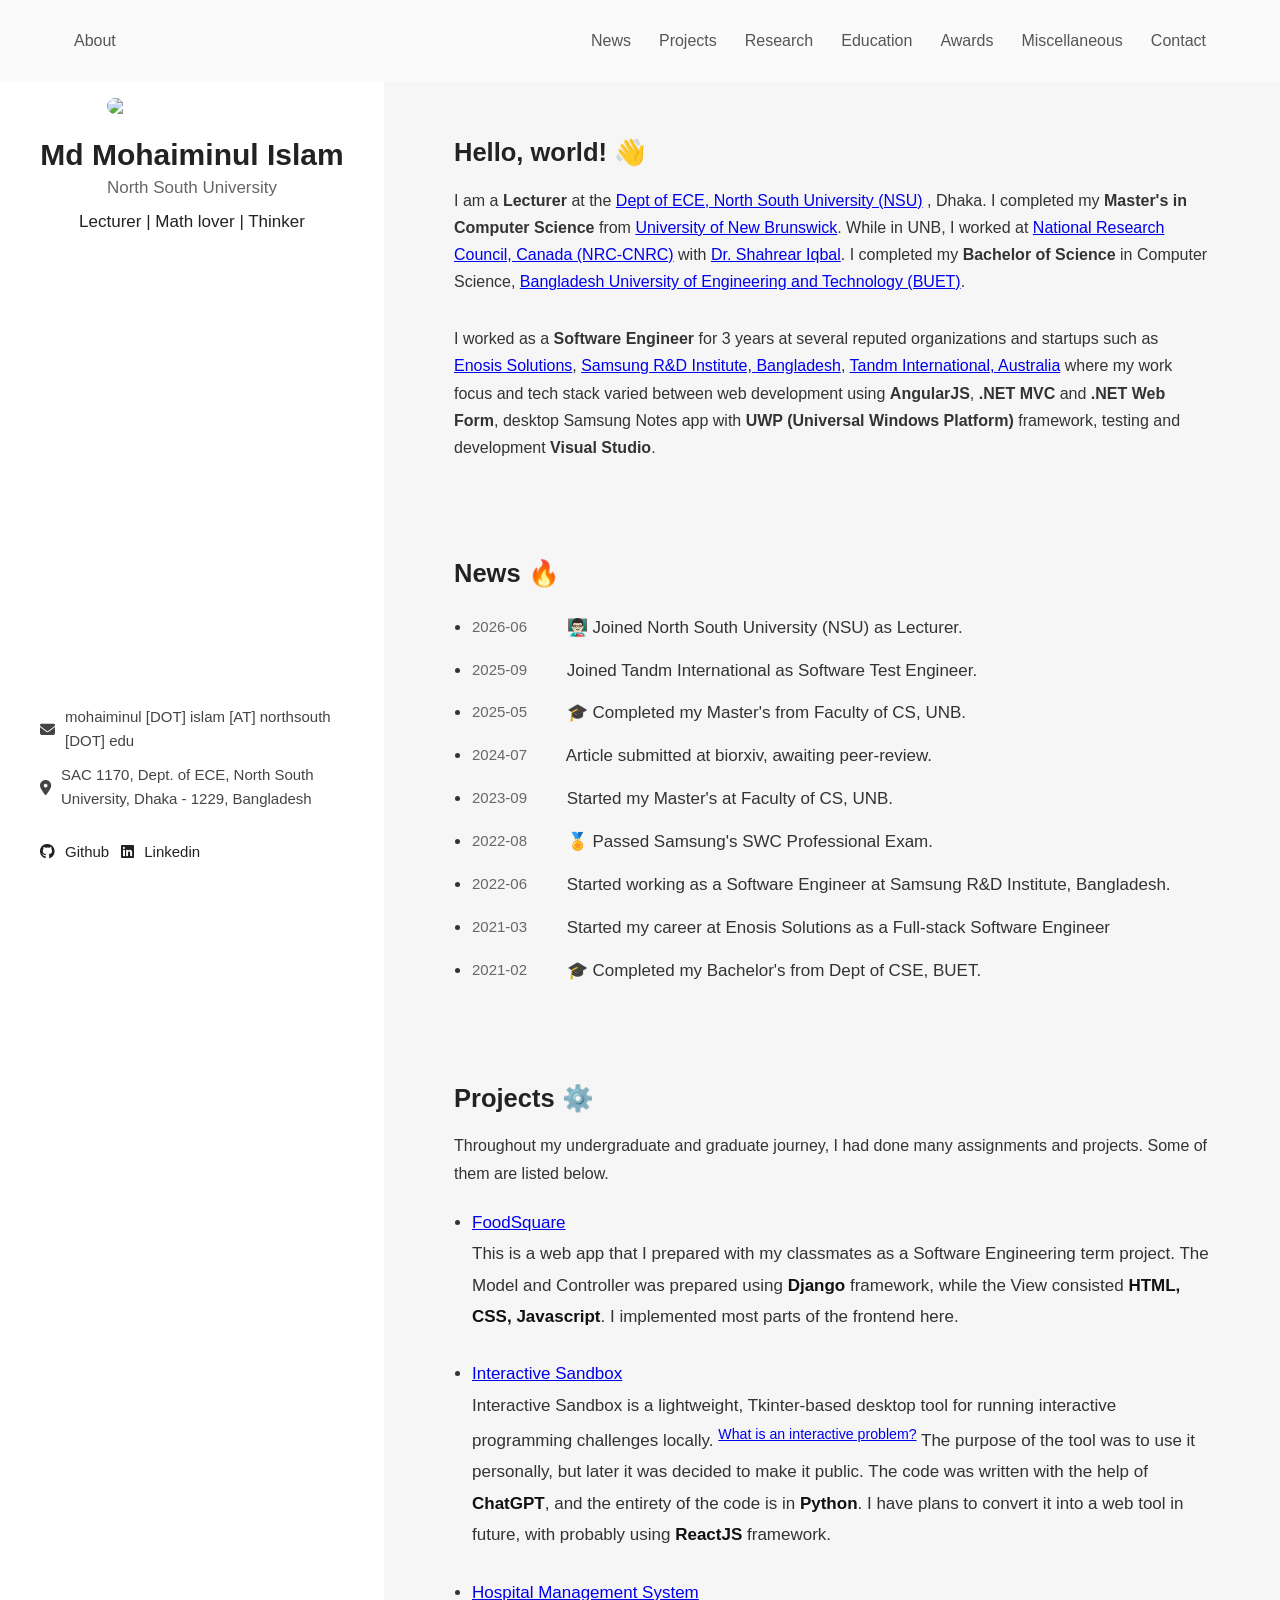
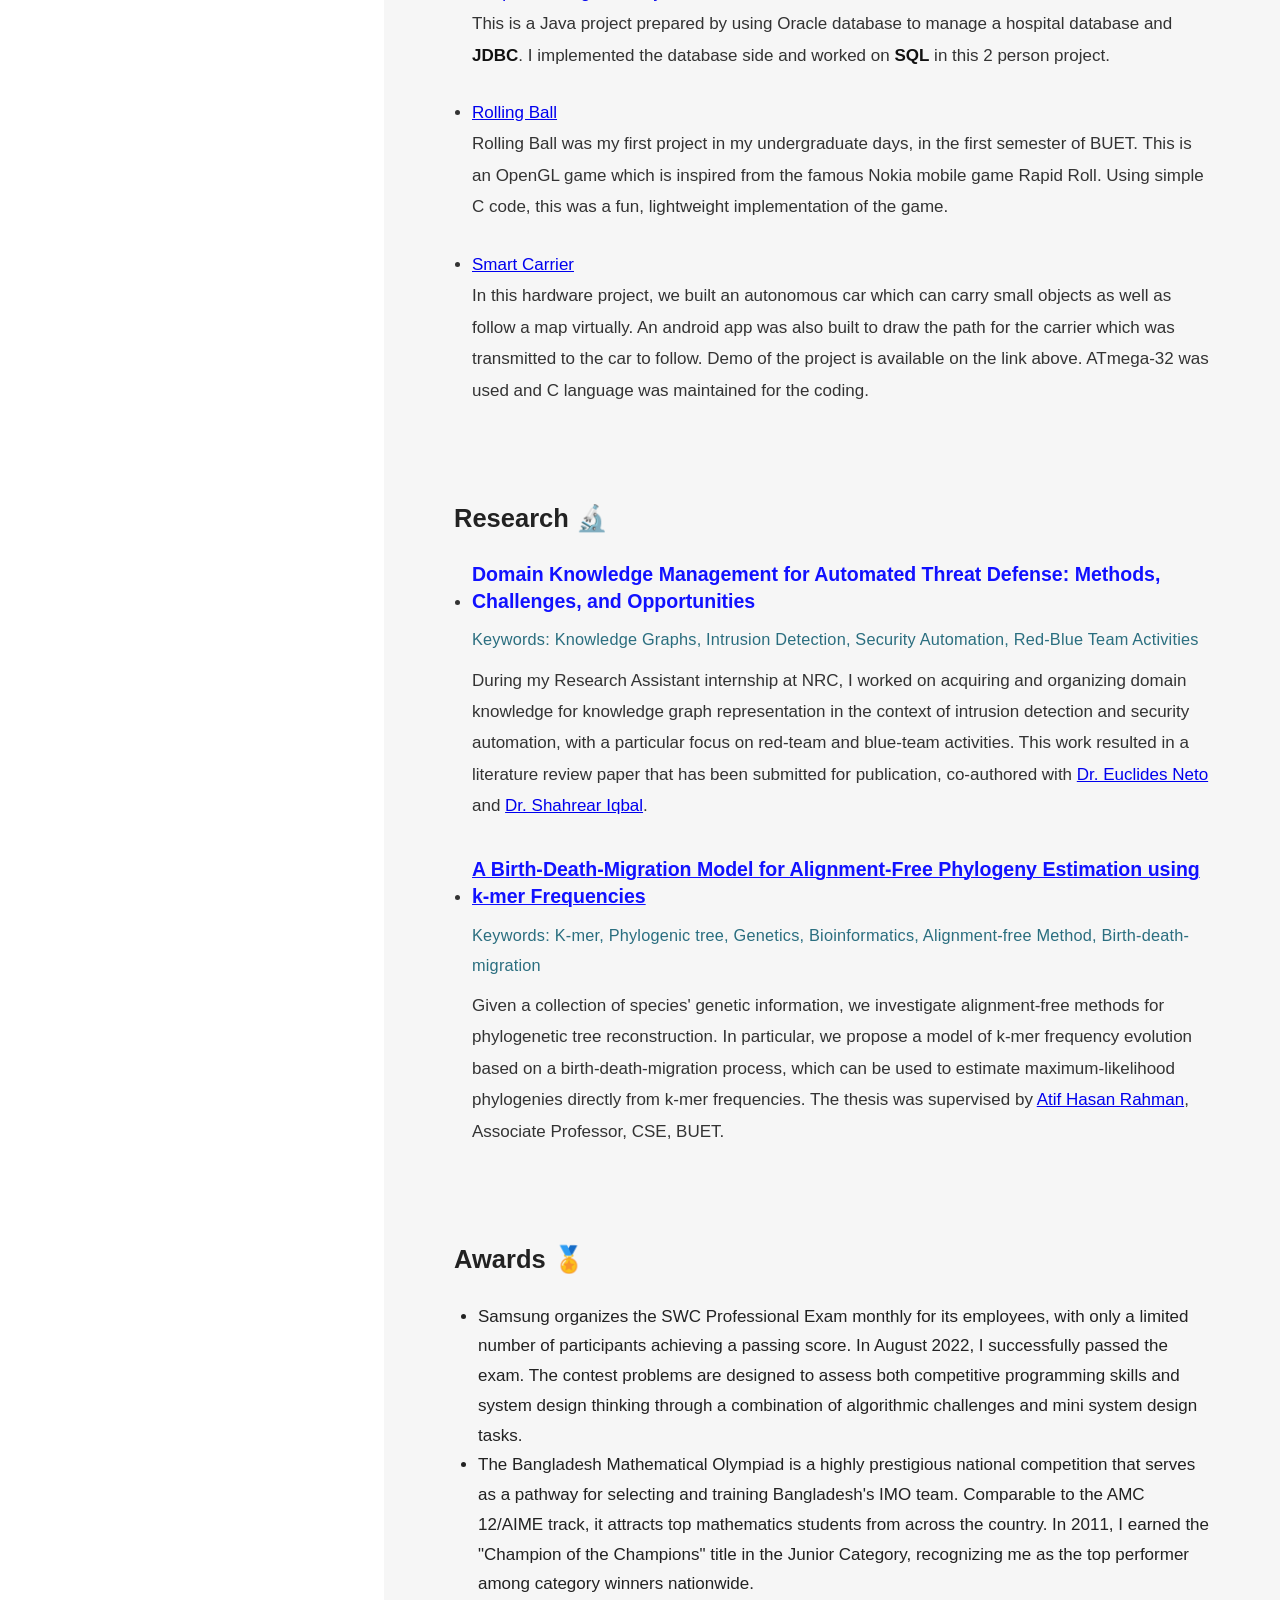
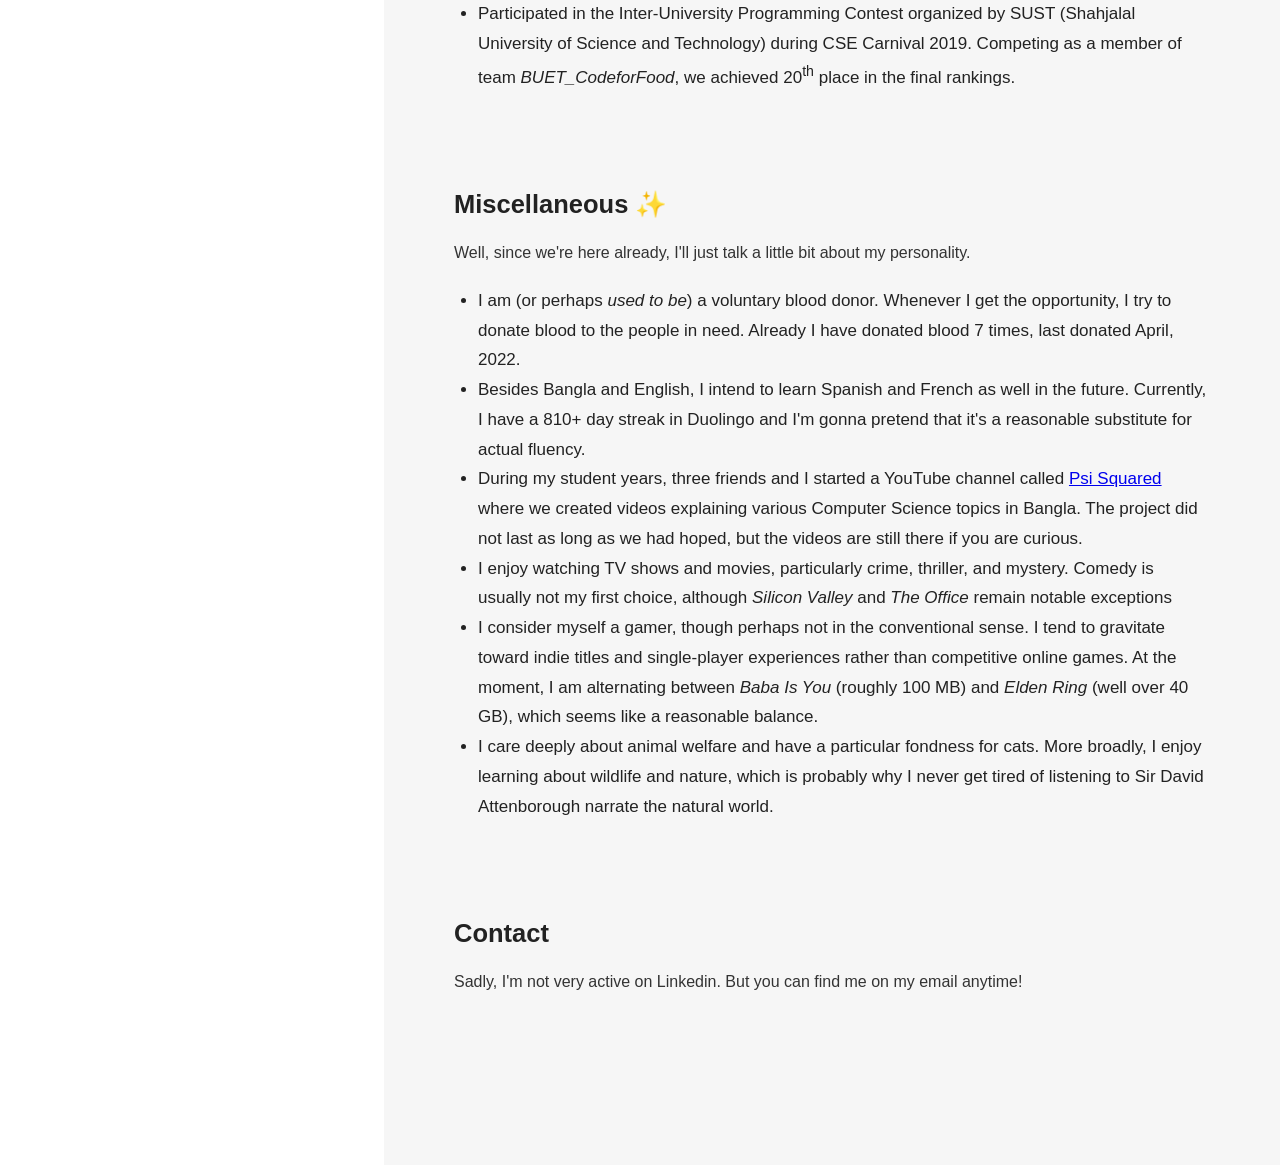
==== index.html @ 1d94c056 "Complete redo after NSU" ====
<!DOCTYPE html>
<html lang="en">
<head>
<meta charset="UTF-8" />
<meta name="viewport" content="width=device-width, initial-scale=1.0"/>
<title>About Me | Md Mohaiminul Islam</title>
<meta name="viewport" content="width=device-width, initial-scale=1, user-scalable=no" />
<link rel="shortcut icon" type="image/x-icon" href="images/logo.svg" />
<link rel="stylesheet" href="style.css">
<link rel="stylesheet" href="https://cdnjs.cloudflare.com/ajax/libs/font-awesome/6.5.0/css/all.min.css">
</head>

<header class="navbar">
    <div class="navbar-inner">
        <a href="#home">About</a>
      <!-- <div class="logo">Mohaiminul</div> -->
  
      <nav>
        <a href="#news">News</a>
        <a href="#projects">Projects</a>
        <a href="#research">Research</a>
        <!-- <a href="#cp">Competitive Programming</a> -->
        <a href="#education">Education</a>
        <a href="#awards">Awards</a>
        <a href="#misc">Miscellaneous</a>
        <a href="#contact">Contact</a>
      </nav>
    </div>
</header>
<body>

    <div class="container">
    
      <!-- LEFT FIXED SIDEBAR -->
      <aside class="sidebar">

        <div class="sidebar-top">
      
          <img src="images/Headshot.jpg" class="profile-img" />
      
          <h2>Md Mohaiminul Islam</h2>
          <h4>North South University</h4>
          <p>Lecturer | Math lover | Thinker</p>
      
        </div>
      
        <div class="sidebar-bottom">
      
          <div class="contact">
            <p>
              <i class="fa-solid fa-envelope"></i>
              mohaiminul [DOT] islam [AT] northsouth [DOT] edu
            </p>
      
            <p>
              <i class="fa-solid fa-location-dot"></i>
              SAC 1170, Dept. of ECE, 
              North South University, 
              Dhaka - 1229, Bangladesh
            </p>
          </div>
      
          <div class="links">
      
            <a target="_blank" href="https://github.com/mohaiminul-97">
              <i class="fa-brands fa-github"></i>
              Github
            </a>
      
            <a target="_blank" href="https://www.linkedin.com/in/mohaiminul97/">
              <i class="fa-brands fa-linkedin"></i>
              Linkedin
            </a>
      
          </div>
      
        </div>
      
      </aside>
    
      <!-- RIGHT SCROLL CONTENT -->
      <main class="content">
    
        <section id="home" class="section">
          <h1>Hello, world! 👋</h1>
          <p>I am a <b>Lecturer</b> at the <a href="https://ece.northsouth.edu/" target="_blank">Dept of ECE, North South University (NSU)</a>
            , Dhaka. I completed my <b>Master's in Computer Science</b> from
            <a href="https://www.unb.ca/fredericton/cs/" target="_blank">University of New Brunswick</a>. While in UNB, I worked at 
            <a href="https://nrc.canada.ca/en" target="_blank">National Research Council, Canada (NRC-CNRC)</a> with <a 
            href="https://www.linkedin.com/in/shahreariqbal/" target="_blank">Dr. Shahrear Iqbal</a>. I completed my <b>Bachelor of Science</b> 
            in Computer Science, <a target="_blank" href="cse.buet.ac.bd">Bangladesh University of Engineering and Technology (BUET)</a>.
            <!-- Welcome to my personal space. -->
          </p>
          <br>
          <p>I worked as a <b>Software Engineer</b> for 3 years at several reputed organizations and startups such as 
            <a href="https://www.enosisbd.com/" target="_blank">Enosis Solutions</a>, 
            <a href="https://research.samsung.com/srbd" target="_blank">Samsung R&amp;D Institute, Bangladesh</a>, 
            <a href="https://tandm.ai/au" target="_blank">Tandm International, Australia</a> where my work focus and tech stack varied between
            web development using <b>AngularJS</b>, <b>.NET MVC</b> and <b>.NET Web Form</b>, 
            desktop Samsung Notes app with <b>UWP (Universal Windows Platform)</b> framework,
            testing and development <b>Visual Studio</b>.

        </p>
        </section>


        <section id="news" class="section">
          <h2>News 🔥</h2>
        
          <ul class="news-list">
        
            <li>
            <span>2026-06</span>
            👨🏻‍🏫 Joined North South University (NSU) as Lecturer.
            </li>
        
            <li>
            <span>2025-09</span>
            Joined Tandm International as Software Test Engineer.
            </li>
        
            <li>
            <span>2025-05</span>
            🎓 Completed my Master's from Faculty of CS, UNB.
            </li>

            <li>
              <span>2024-07</span>
              Article submitted at biorxiv, awaiting peer-review.
            </li>
        
            <li>
            <span>2023-09</span>
            Started my Master's at Faculty of CS, UNB.
            </li>
        
            <li>
            <span>2022-08</span>
            🏅 Passed Samsung's SWC Professional Exam.
            </li>
        
            <li>
            <span>2022-06</span>
            Started working as a Software Engineer at Samsung R&amp;D Institute, Bangladesh.
            </li>
        
            <li>
            <span>2021-03</span>
            Started my career at Enosis Solutions as a Full-stack Software Engineer
            </li>
        
            <li>
            <span>2021-02</span>
            🎓 Completed my Bachelor's from Dept of CSE, BUET.
            </li>
        
          </ul>
        </section>
    
        <section id="projects" class="section">
          <h2>Projects ⚙️</h2>
									<p>Throughout my undergraduate and graduate journey, I had done many assignments and projects. Some of them are listed below.</p>
									<!-- <ul class="feature-icons">
										<li class="icon solid fa-code">Write all the code</li>
										<li class="icon solid fa-cubes">Stack small boxes</li>
										<li class="icon solid fa-book">Read books and stuff</li>
										<li class="icon solid fa-coffee">Drink much coffee</li>
										<li class="icon solid fa-bolt">Lightning bolt</li>
										<li class="icon solid fa-users">Shadow clone technique</li>
									</ul> -->
									<ul class="projects-list">

										<li> <a href="https://github.com/Subangkar/Foodsquare-Web-App">FoodSquare</a> <br/>
										This is a web app that I prepared with my classmates as a Software Engineering term project. The Model and Controller was
										prepared using <b>Django</b> framework, while the View consisted <b>HTML, CSS, Javascript</b>. I implemented most
										parts of the frontend here.</li>

										<li> <a href="https://github.com/iamsaquib2508/Interactive-Sandbox">Interactive Sandbox</a> <br/>
											Interactive Sandbox is a lightweight, Tkinter-based desktop tool for running interactive programming challenges locally.
											<sup><a href="https://codeforces.com/blog/entry/45307"> What is an interactive problem?</a></sup>
											The purpose of the tool was to use it personally, but later it was decided to make it public.
											The code was written with the help of <b>ChatGPT</b>, and the entirety of the code is in <b>Python</b>.
											I have plans to convert it into a web tool in future, with probably using <b>ReactJS</b> framework.
										
											</li>

										<!-- <ul>
											<li >Django, Javascript</li>
										</ul> -->
										<!-- <li> <a href="https://github.com/iamsaquib2508/BUET_CSE_codes/tree/master/CSE%20310%20Compiler/C%20Compiler%20Final">Partial C Compiler</a><br/>
										From some basic C code, this compiler can prepare corresponding assembly code (.asm) which can be run by emu086. I personally felt satisfied after
										completing this project. <b>C, Flex, Bison</b> were used for this project.</li> -->
										<!-- <img class="spotlight" alt="Image may contain:" style="width: 1080px; height: 546px;" aria-busy="false" src="images/banner2.jpg"> -->
										<!-- <ul>
											<li >Flex, Bison</li>
										</ul> -->
										<!-- <li> <a href="https://github.com/iamsaquib2508/BUET_CSE_codes/tree/master/CSE%20108%20Object%20Oriented%20Programming/CSE%20108%20Project%201505018">
											Peer to Peer Torrent File Sharing System </a><br/>
										This is a Java project to imitate the peer to peer file sharing system to some extent. Implemented the entire back end, using
										multithreading and socket programming.</li> -->
										<!-- <ul>
											<li>Java, JavaFX</li>
										</ul> -->
										<li> <a href="https://github.com/Masum95/Hospital-Management-System-">Hospital Management System</a><br/>
										This is a Java project prepared by using Oracle database to manage a hospital database and <b>JDBC</b>. I
                    implemented the database side and worked on <b>SQL</b> in this 2 person project.</li>
										<!-- <ul>
											<li >Java, Oracle</li>
										</ul> -->
										<!-- <li> <a href="https://github.com/iamsaquib2508/BUET_CSE_codes/tree/master/CSE%20406%20Computer%20Security/DNS%20Cache%20Poisoning">
											DNS Cache Poisoning Attack</a><br/>
										This was a small security project to imitate the well known Kaminsky DNS cache poisoning attack. This was done by packet sniffing
										using Wireshark and spoofing IP.</li> -->
<!--
										<ul>
											<li >C, Wireshark</li>
										</ul> -->
										<li> <a href="https://github.com/iamsaquib2508/BUET_CSE_codes/tree/master/CSE%20102%20C%20programming/Term%20Project%20CSE%20102%20Swift%20Ball">
											Rolling Ball</a><br/> 
										Rolling Ball was my first project in my undergraduate days, in the first semester of BUET. This is an OpenGL game which is inspired from the famous 
										Nokia mobile game Rapid Roll. Using simple C code, this was a fun, lightweight implementation of the game.</li>
										<!-- <ul>
											<li >C, iGraphics, OpenGL</li>
										</ul>	 -->
										<li> <a href="https://www.youtube.com/watch?v=ou7Bm-WyJiM"> Smart Carrier</a><br/>
										In this hardware project, we built an autonomous car which can carry small objects as well as follow a map virtually. 
                    An android app was also built to draw the path for the carrier which was transmitted to the car to follow.
										Demo of the project is available on the link above. ATmega-32 was used and C language was maintained for the coding.</li>
										<!-- <ul>
											<li >C, AtMega32, HC-05 Bluetooth Module</li>
										</ul> -->
										<!-- <li >Lightning bolt</li>
										<li >Shadow clone technique</li> -->
									</ul>
        </section>

        <section id="research" class="section">
          <h2>Research 🔬
            <!-- 🧪 -->
          </h2>
        
          <ul class="research-list">
        
            
            <li> <span>Domain Knowledge Management for Automated Threat Defense: Methods, Challenges, and Opportunities</span><br/>
              <div class="research-keywords">
                Keywords: Knowledge Graphs, Intrusion Detection, Security Automation, Red-Blue Team Activities
              </div>
              During my Research Assistant internship at NRC, I worked on acquiring and organizing domain knowledge for knowledge graph 
              representation in the context of intrusion detection and security automation, with a particular 
              focus on red-team and blue-team activities. This work resulted in a literature review paper that has been 
              submitted for publication, co-authored with <a href=
              "https://www.linkedin.com/in/euclides-neto-phd-a6546490/" target="_blank">
              Dr. Euclides Neto</a> and <a 
              href="https://www.linkedin.com/in/shahreariqbal/" target="_blank">Dr. Shahrear Iqbal</a>.
            </li>
            
            <li><span><a href="https://www.biorxiv.org/content/10.1101/2023.12.05.570306v4.full">A Birth-Death-Migration Model for Alignment-Free Phylogeny Estimation using k-mer Frequencies</a></span><br/>
              <div class="research-keywords">
                Keywords: K-mer, Phylogenic tree, Genetics, Bioinformatics, Alignment-free Method, Birth-death-migration
              </div>
              Given a collection of species' genetic information, we investigate alignment-free methods for phylogenetic tree reconstruction. 
              In particular, we propose a model of k-mer frequency evolution based on a birth-death-migration process, 
              which can be used to estimate maximum-likelihood phylogenies directly from k-mer frequencies. The thesis was 
              supervised by <a href="https://cse.buet.ac.bd/faculty/faculty_detail/atif" target="_blank">Atif Hasan Rahman</a>, 
              Associate Professor, CSE, BUET.</li>
        
          </ul>
        </section>

        <!-- <section id="cp" class="section">
          <h2>Competitive Programming 📖</h2>
                <p>When I was in the 11<sup>th</sup> grade, I participated in the Bangladesh Informatics Olympiad 2013 and reached the national level.
                  My interest for competitive programming started there. Over the years, I have solved many algorithmic problems in various online judges,
                  especially in Codeforces. Even though I started with UVA and Hackerrank, later I just continued to solve problems on LightOJ and Codeforces.
                  I am aiming towards 1900 rating (Div. 1) in Codeforces. Besides, I participated many Inter University Programming Contests,
                  Google CodeJam, Hashcodes in my undergraduate life and performed well.
                </p>

                <img src="images/codeforcesLogo.jpeg" width="25", height="14"> <a href="https://codeforces.com/profile/saquib2508">Codeforces</a> <br>
                <img src="images/hackerankLogo.png" width="25", height="14"> <a href="https://www.hackerrank.com/saquib2508">HackerRank</a> <br>
                <img src="images/leetcodeLogo.png" width="25", height="14"> <a href="https://leetcode.com/mohaimin0312sam">Leetcode</a> <br>
              
        </section> -->
        <section id="awards" class="section">
          <h2>Awards 🏅</h2>
          <ul class="awards-list">
            <li>Samsung organizes the SWC Professional Exam monthly for its employees, with only a limited number of participants achieving a passing score.
              In August 2022, I successfully passed the exam. The contest problems are designed to assess both competitive programming skills and system design thinking through a combination of algorithmic challenges and mini system design tasks.
            </li>
            <li>
              The Bangladesh Mathematical Olympiad is a highly prestigious national competition that serves as a pathway for selecting and training Bangladesh's IMO team. Comparable to the AMC 12/AIME track, it attracts top mathematics students from across the country.
              In 2011, I earned the "Champion of the Champions" title in the Junior Category, recognizing me as the top performer among category winners nationwide.

            </li>
            <li>
              Participated in the Inter-University Programming Contest organized by SUST (Shahjalal University of Science and Technology) during CSE 
              Carnival 2019. Competing as a member of team <i>BUET_CodeforFood</i>, we achieved 20<sup>th</sup> place in the final rankings.
            </li>
          </ul>
        </section>
    
        <section id="misc" class="section">
          <h2>Miscellaneous ✨</h2>
          <p>Well, since we're here already, I'll just talk a little bit about my personality.</p>
        
          <ul class="hobby-list">
        
            <li>I am (or perhaps <i>used to be</i>) a voluntary blood donor. Whenever I get the opportunity, I try to donate blood to the people in need.
              Already I have donated blood 7 times, last donated April, 2022. </li>
            <li>Besides Bangla and English, I intend to learn Spanish and French as well in the future. Currently, I have a 810+ day 
              streak in Duolingo and I'm gonna pretend that it's a reasonable substitute for actual fluency.</li>
            <li>During my student years, three friends and I started a YouTube channel called <a href="https://www.youtube.com/channel/UCSNeDyTLTuB-ECJxi6x7TUg">Psi Squared</a>
              where we created videos explaining various Computer Science topics in Bangla. The project did not last as long as 
              we had hoped, but the videos are still there if you are curious.</li>
            <li>I enjoy watching TV shows and movies, particularly crime, thriller, and mystery. 
              Comedy is usually not my first choice, although <i>Silicon Valley</i> and <i>The Office</i> remain notable exceptions</li>
            <li>I consider myself a gamer, though perhaps not in the conventional sense. I tend to gravitate toward indie titles and 
              single-player experiences rather than competitive online games. At the moment, I am alternating between <i>Baba Is You</i>
              (roughly 100 MB) and <i>Elden Ring</i> (well over 40 GB), which seems like a reasonable balance.
            </li>
            <li>I care deeply about animal welfare and have a particular fondness for cats. More broadly, I enjoy learning about wildlife and nature, 
              which is probably why I never get tired of listening to Sir David Attenborough narrate the natural world.</li>
          </ul>
        </section>
    
        <section id="contact" class="section">
          <h2>Contact</h2>
          <p>Sadly, I'm not very active on Linkedin. But you can find me on my email anytime! </p>
        </section>
    
      </main>
    
    </div>
    
    <script src="script.js"></script>
    </body>
</html>
---- style.css ----
/* RESET */
* {
    margin: 0;
    padding: 0;
    box-sizing: border-box;
  }
  
  html {
    scroll-behavior: smooth;
  }
  
  body {
    font-family: Arial, sans-serif;
    font-size: 17px;
    color: #222;
    background: #fff;
  }

  ul {
    margin-top: 20px;
    padding-left: 24px;
  }
  
  /* =========================
     TOP NAVBAR
  ========================= */
  
  .navbar {
    position: fixed;
    top: 0;
    left: 0;
  
    width: 100%;
    height: 82px;
  
    background: #fafafa;
    backdrop-filter: blur(10px);
  
    z-index: 9999;
  }
  
  .navbar-inner {
    max-width: 1200px;
    height: 100%;
  
    margin: 0 auto;
    padding: 0 34px;
  
    display: flex;
    justify-content: space-between;
    align-items: center;
  }
  
  .navbar nav {
    display: flex;
    gap: 28px;
  }
  
  .navbar a {
    text-decoration: none;
  
    color: #555;
  
    font-size: 16px;
    font-weight: 500;
  
    transition: 0.2s;
  }
  
  .navbar a:hover {
    color: #000;
  }
  
  /* =========================
     MAIN LAYOUT
  ========================= */
  
  .container {
    display: flex;
    min-height: 100vh;
  }
  
  /* =========================
     LEFT SIDEBAR
  ========================= */.sidebar {
}
  
  .sidebar {
    position: fixed;
    left: 0;
    top: 58px;

    width: 30%;
    height: calc(100vh - 58px);

    padding: 40px 40px;
  
    border-right: none;
    background: #ffffff;
  
    display: flex;
    flex-direction: column;

    justify-content: space-between;
    gap: 6px; /* controls spacing manually */
  }

  .sidebar-top {
    display: flex;
    flex-direction: column;
    align-items: center;
  
    text-align: center;
  }

  .sidebar-bottom {
    margin-top: 20px;
  }
  
  .profile-img {
    width: 170px;
    height: auto;
  
    border-radius: 12px;
  
    object-fit: contain;
  
    margin-bottom: 24px;
  }
  
  .sidebar h2 {
    margin: 0;
    font-size: 30px;
  }
  
  .sidebar h4 {
    margin-top: 6px;
    margin-bottom: 10px;
  
    font-size: 17px;
    font-weight: 500;
    color: #666;
  }
  
  .sidebar p {
    margin: 0;
    line-height: 1.6;
  }
  
  .contact {
    margin-top: 20px;
    font-size: 13px;
    color: #444;
  }

  .contact p {
    display: flex;
    align-items: center;
    gap: 10px;
  
    margin-bottom: 10px;
  
    color: #444;
    font-size: 15px;
  }
  
  .links {
    margin-top: 24px;

    display: flex;
    flex-direction: row;
    gap: 12px;
    
  }
  
  .links a {
    margin-top: 8px;
    text-decoration: none;
    color: #222;

    display: flex;
    align-items: center;
    gap: 10px;

    font-size: 15px;
  }

  .links a:hover {
    color: black;
  }
  
  /* =========================
     RIGHT CONTENT
  ========================= */
  
  .content {
    margin-left: 30%;

    width: 70%;
    min-height: 100vh;

    padding: 120px 70px 80px;
    background-color: #f6f6f6;

    line-height: 1.75;
  }
  
  /* spacing for navbar overlap */
  .content {
    padding-top: 130px;
  }
  
  .section {
    margin-bottom: 90px;
    scroll-margin-top: 110px;
  }
  
  .section h1,
  .section h2 {
    margin-bottom: 12px;
  }
  
  .section p {
    font-size: 16px;
    line-height: 1.7;
    color: #333;
  }
  
  /* =========================
     ACTIVE SECTION (optional)
  ========================= */
  
  .section.active-section {
    background: #fafafa;
    padding: 10px;
    border-radius: 8px;
  }
  
  /* =========================
     RESPONSIVE (IMPORTANT)
  ========================= */
  
  @media (max-width: 900px) {
  
    .sidebar {
      position: relative;
      width: 100%;
      height: auto;
      border-right: none;
      border-bottom: 1px solid #eee;
    }
  
    .content {
      margin-left: 0;
      padding: 40px 20px;
    }
  
    .container {
      flex-direction: column;
    }
  }
  /* =========================
   MINIMAL NEWS SECTION
========================= */

  .news-list {
    margin-top: 18px;
    padding-left: 18px;
  }
  
  .news-list li {
    margin-bottom: 14px;
    line-height: 1.7;
    color: #333;
  }
  
  .news-list li span {
    display: inline-block;
    width: 90px;
  
    color: #676767;
    font-size: 15px;
  
    vertical-align: top;
  }


/* =========================
   PROJECTS LIST
========================= */

.projects-list {
  margin-top: 20px;
  padding-left: 18px;
}

.projects-list li {
  margin-bottom: 26px;

  line-height: 1.85;
  color: #333;
}

.projects-list b {
  font-weight: 600;
  color: #111;
}


/* =========================
   EDUCATION LIST
========================= */

.education-list {
  margin-top: 20px;
  padding-left: 18px;
}

.education-list li {
  margin-bottom: 18px;

  line-height: 1.75;
  color: #333;
}

.education-list li span {
  display: inline-block;
  width: 110px;

  color: #676767;
  font-size: 15px;

  vertical-align: top;
}
  
/* =========================
   RESEARCH SECTION
========================= */

.research-list {
  margin-top: 20px;
  padding-left: 18px;
}

.research-list li {
  margin-bottom: 34px;

  line-height: 1.85;
  color: #333;
}

/* title styling */
.research-list li span {
  display: inline-block;
  font-size: 1.15em;
  font-weight: 600;
  line-height: 1.4;

  color: #1111FF;
  text-decoration: none;
}

.research-list li span a {
  color: inherit;
  font: inherit;
  text-decoration: underline;
  text-decoration-thickness: 1px;
}

/* optional subtle hover for actual links
.research-list li span a:hover {
  text-decoration: underline;
} */

/* research keywords */

.research-keywords {
  margin-top: 6px;
  margin-bottom: 10px;

  font-size: 0.96em;
  font-weight: 500;

  color: rgb(42, 110, 127);

  letter-spacing: 0.2px;
}
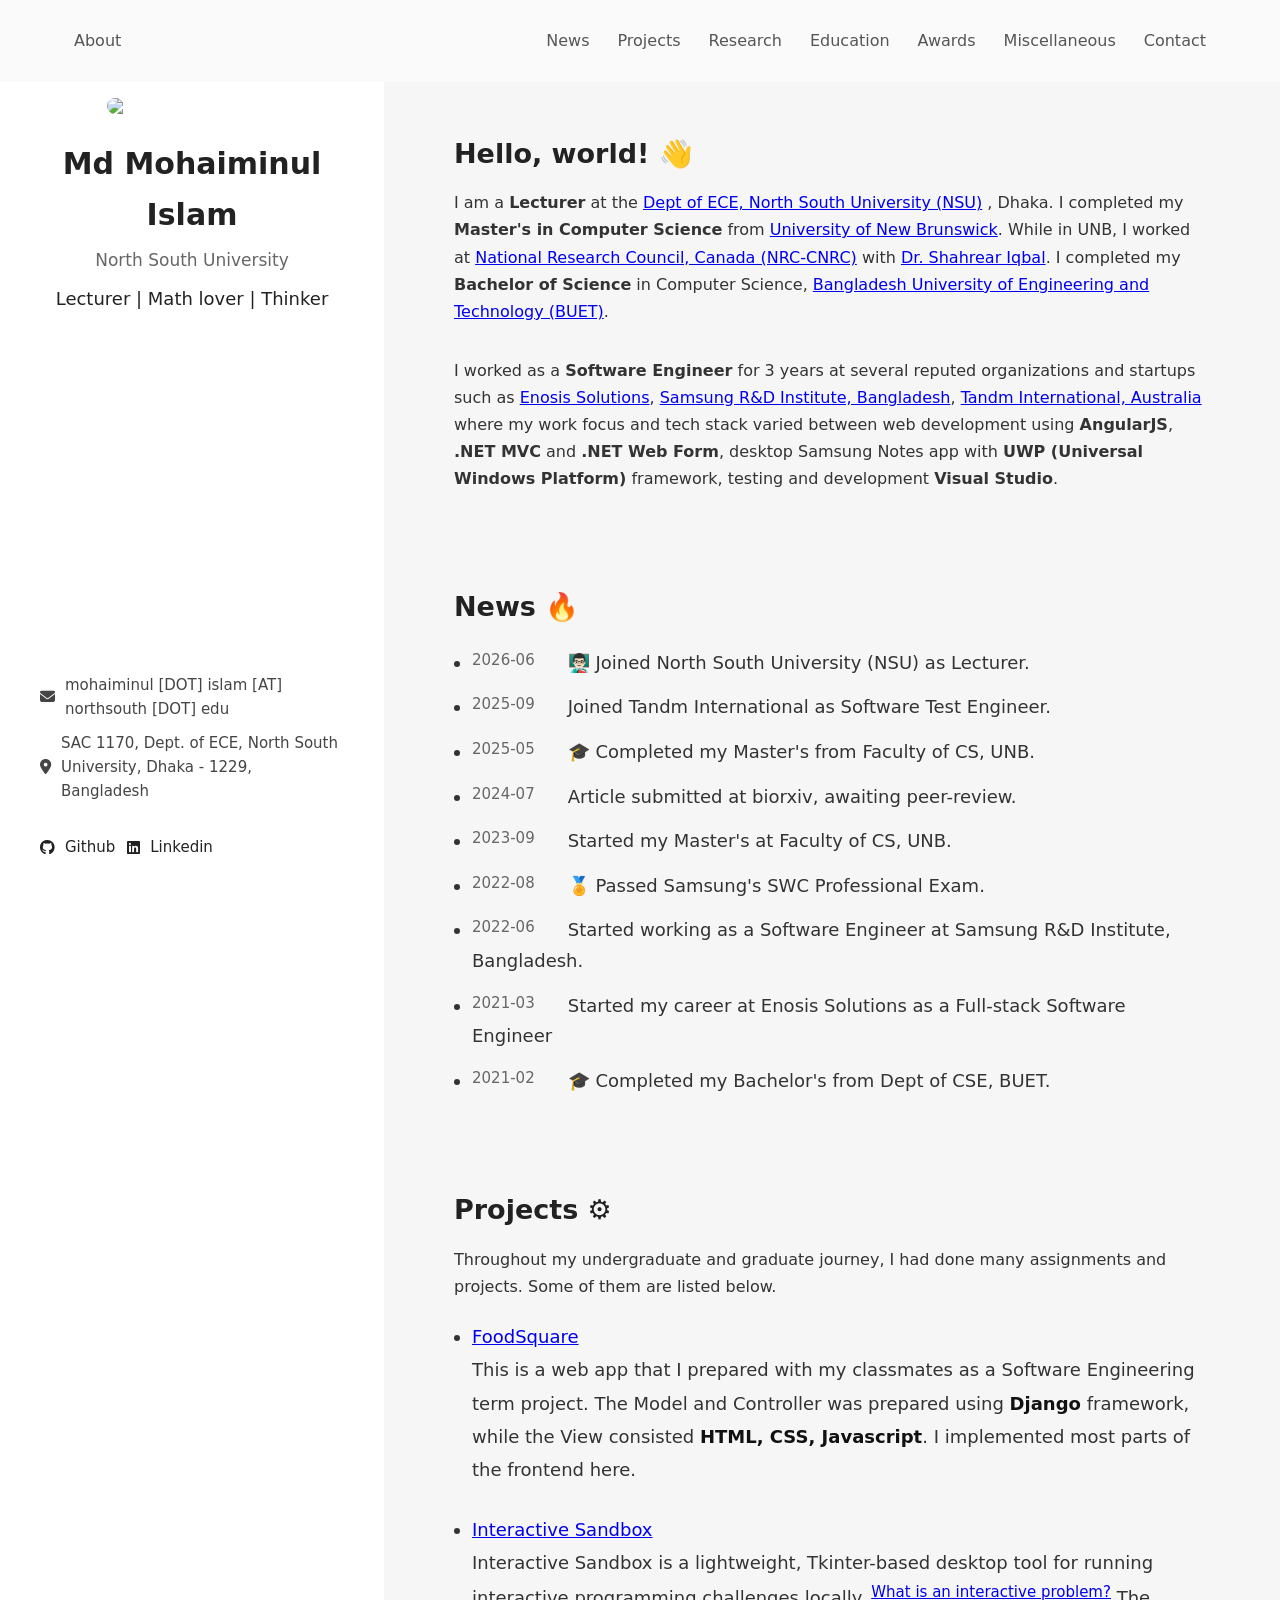
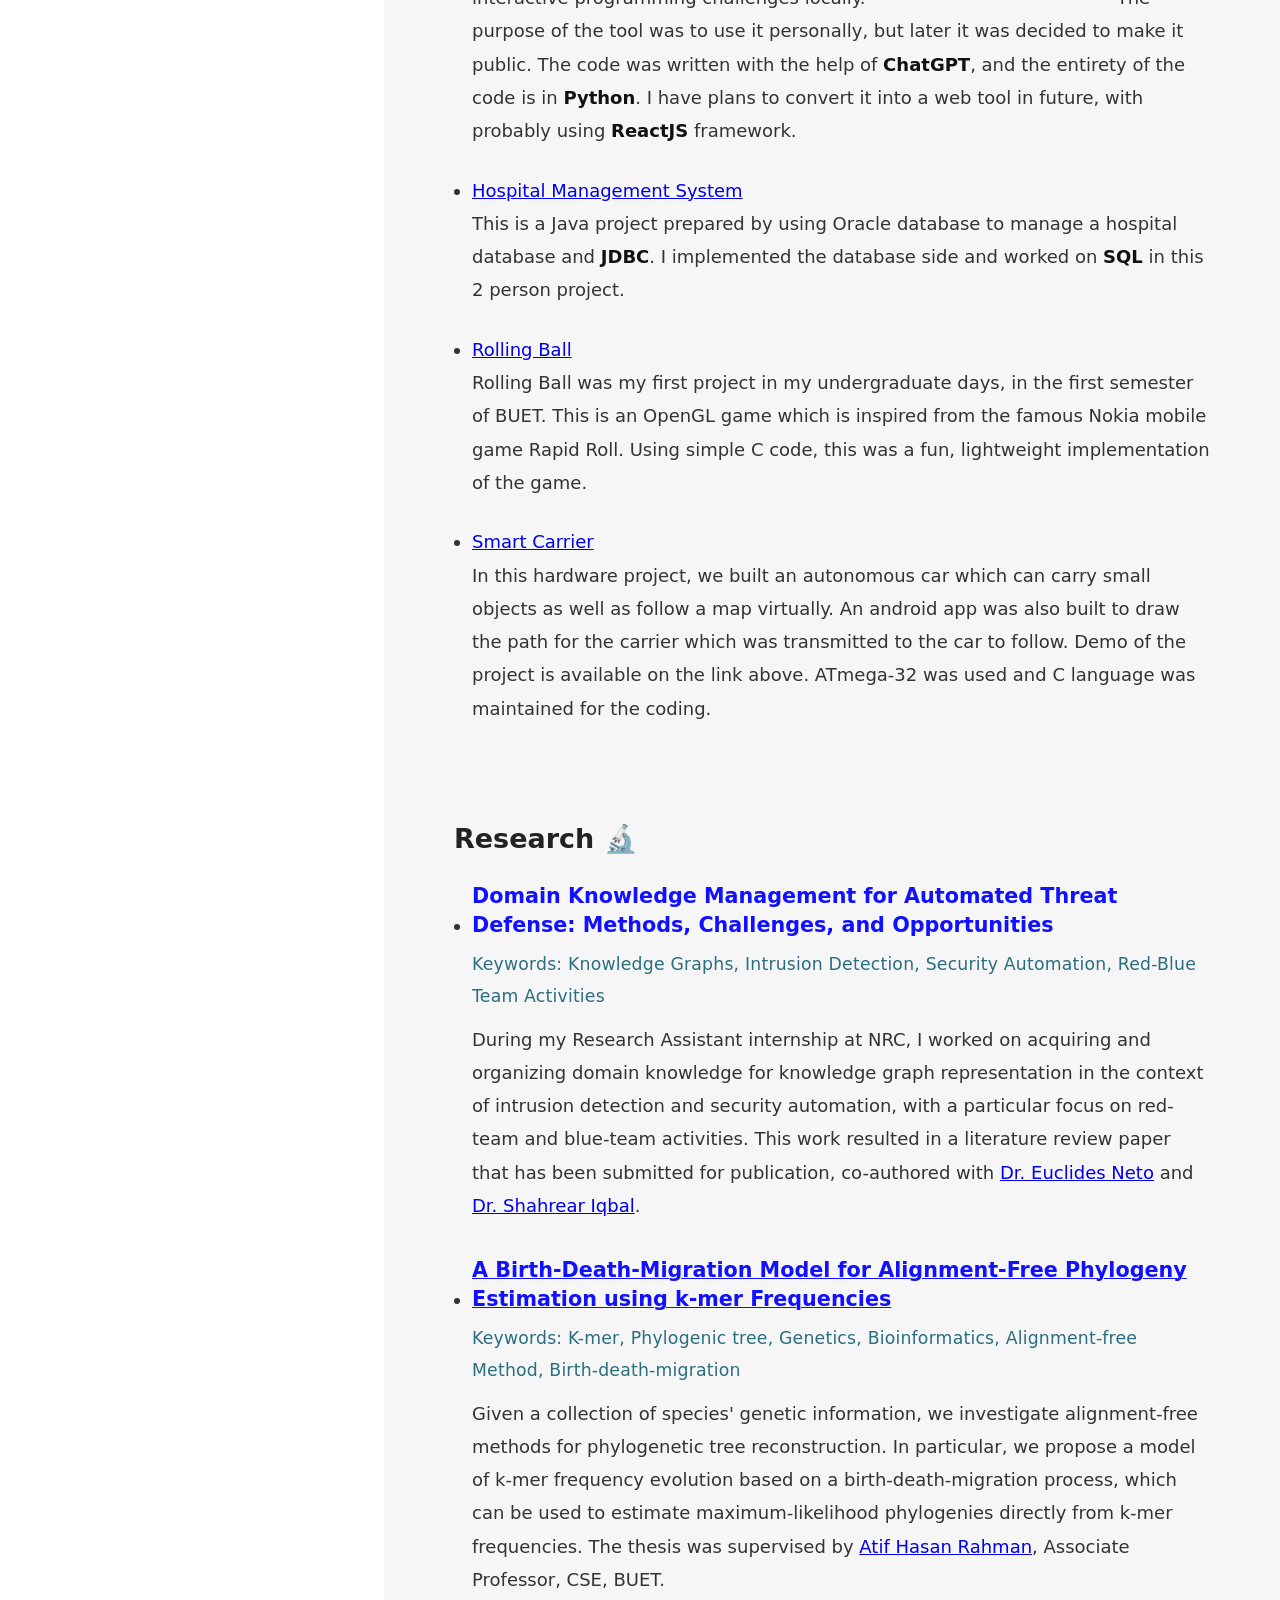
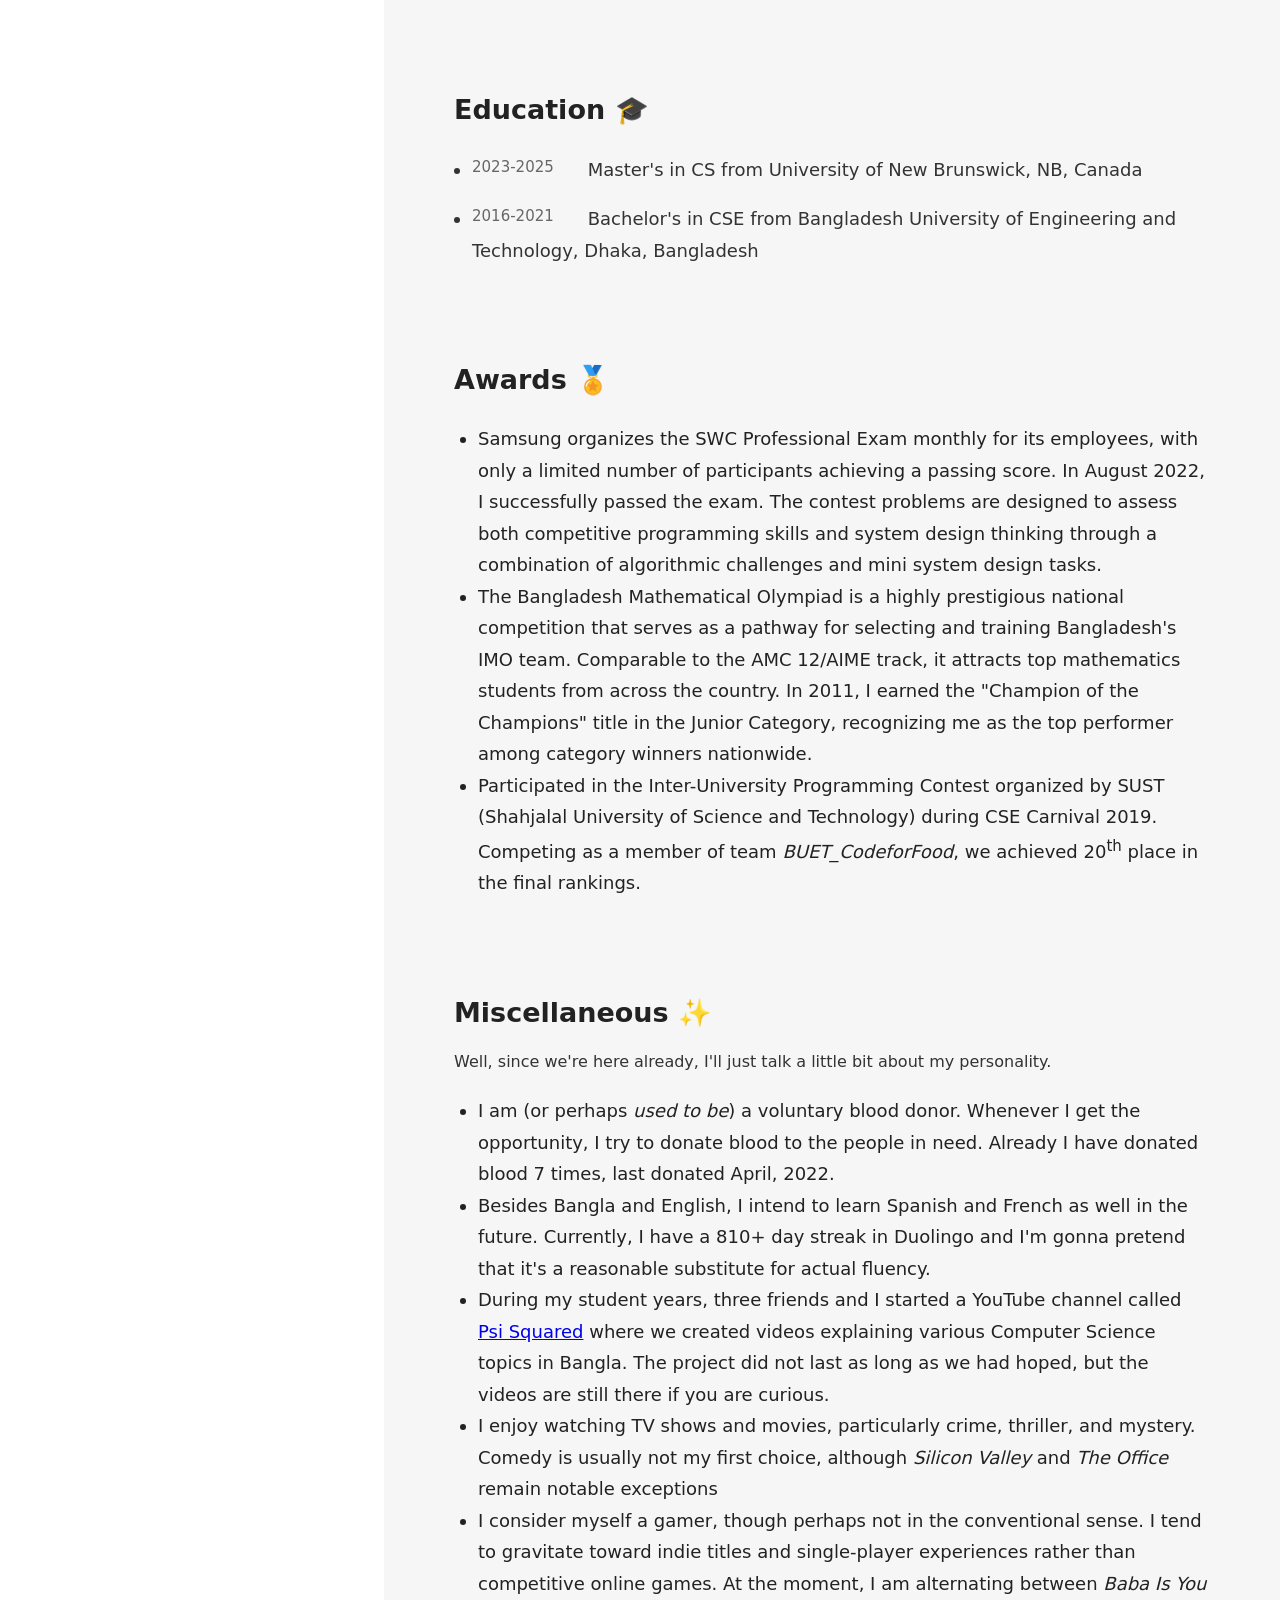
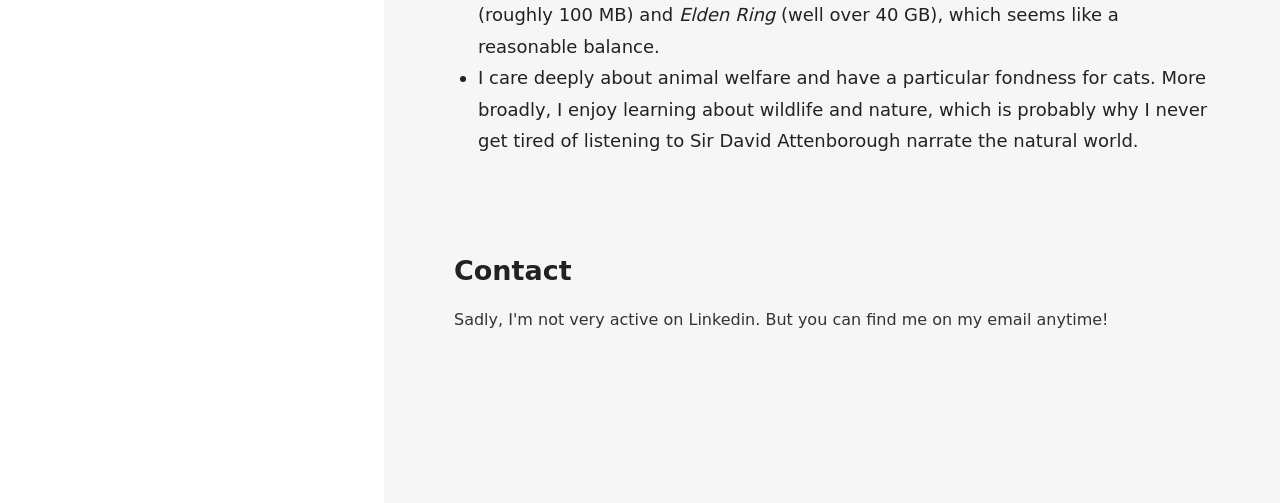
==== commit 14167ed3: "NSU added" ====
--- a/index.html
+++ b/index.html
@@ -89,7 +89,6 @@
             <a href="https://nrc.canada.ca/en" target="_blank">National Research Council, Canada (NRC-CNRC)</a> with <a 
             href="https://www.linkedin.com/in/shahreariqbal/" target="_blank">Dr. Shahrear Iqbal</a>. I completed my <b>Bachelor of Science</b> 
             in Computer Science, <a target="_blank" href="cse.buet.ac.bd">Bangladesh University of Engineering and Technology (BUET)</a>.
-            <!-- Welcome to my personal space. -->
           </p>
           <br>
           <p>I worked as a <b>Software Engineer</b> for 3 years at several reputed organizations and startups such as 
@@ -282,6 +281,23 @@
                 <img src="images/leetcodeLogo.png" width="25", height="14"> <a href="https://leetcode.com/mohaimin0312sam">Leetcode</a> <br>
               
         </section> -->
+        <section id="education" class="section">
+          <h2>Education 🎓 </h2>
+          
+        
+          <ul class="education-list">
+        
+            <li>
+            <span>2023-2025</span>
+            Master's in CS from University of New Brunswick, NB, Canada
+            </li>
+        
+            <li>
+            <span>2016-2021</span>
+            Bachelor's in CSE from Bangladesh University of Engineering and Technology, Dhaka, Bangladesh
+            </li>
+          </ul>
+        </section>
         <section id="awards" class="section">
           <h2>Awards 🏅</h2>
           <ul class="awards-list">
--- a/style.css
+++ b/style.css
@@ -10,10 +10,22 @@
   }
   
   body {
-    font-family: Arial, sans-serif;
-    font-size: 17px;
+    /* font-family: Arial, sans-serif; */
+    font-size: 18px;
     color: #222;
     background: #fff;
+    line-height: 1.7;
+
+    font-family:
+        system-ui,
+        -apple-system,
+        BlinkMacSystemFont,
+        "Segoe UI",
+        Roboto,
+        "Helvetica Neue",
+        Arial,
+        sans-serif;
+
   }
 
   ul {
